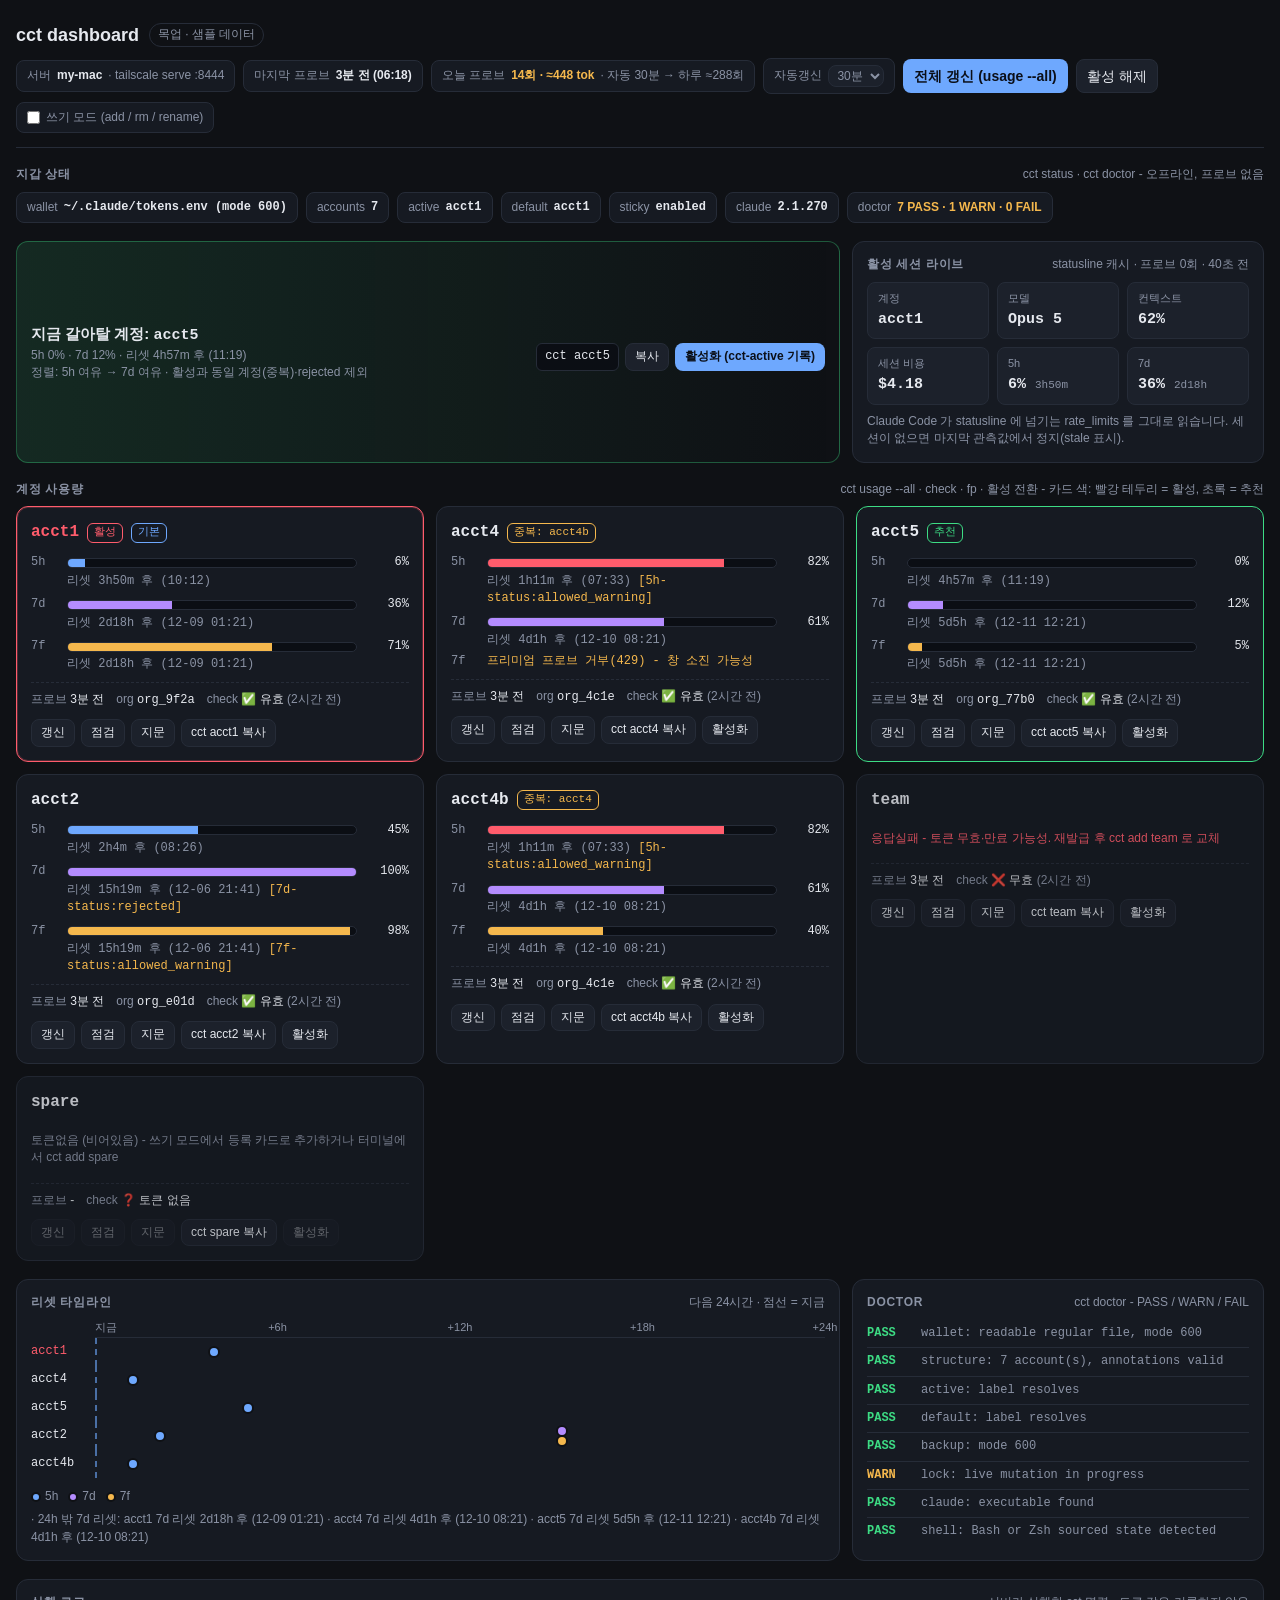
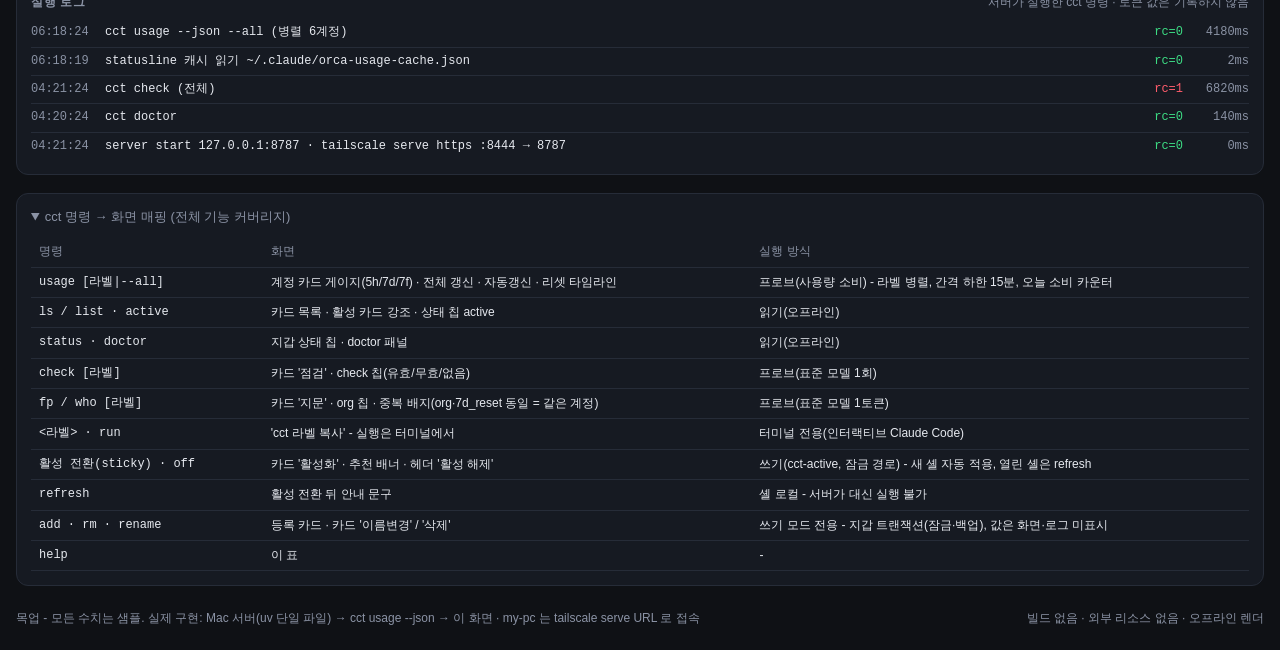
==== dashboard/mockup/index.html @ 77b7c775 "feat(dashboard): cct 사용량 대시보드 서버와 웹 UI 추가 cct usage --all 을 매번 타이핑하는 대신 브라우저로 보고, 테일넷을 통해 다른 기기에서도 같" ====
<!doctype html>
<html lang="ko">
<head>
<meta charset="utf-8">
<meta name="viewport" content="width=device-width, initial-scale=1">
<title>cct dashboard - 목업</title>
<style>
:root{
  --bg:#0f1115; --panel:#161a22; --panel2:#1c212b; --line:#262c38; --text:#e6e9ef; --muted:#8b93a5;
  --ok:#3ddc84; --warn:#f5b84d; --bad:#ff5c6c; --accent:#6ea8fe; --active:#ff5c6c;
  --g5:#6ea8fe; --g7:#b48cff; --gf:#f5b84d;
}
*{box-sizing:border-box}
html,body{margin:0;background:var(--bg);color:var(--text);font:14px/1.45 -apple-system,BlinkMacSystemFont,"Segoe UI","Apple SD Gothic Neo","Malgun Gothic",sans-serif}
button{font:inherit;color:inherit;background:var(--panel2);border:1px solid var(--line);border-radius:8px;padding:6px 10px;cursor:pointer}
button:hover{border-color:var(--accent)}
button.primary{background:var(--accent);color:#0b0f18;border-color:transparent;font-weight:600}
button.danger{color:var(--bad);border-color:rgba(255,92,108,.4)}
button:disabled{opacity:.45;cursor:not-allowed}
select,input{font:inherit;color:inherit;background:var(--panel2);border:1px solid var(--line);border-radius:8px;padding:6px 8px}
code,.mono{font-family:ui-monospace,SFMono-Regular,Menlo,Consolas,monospace}
.wrap{max-width:1400px;margin:0 auto;padding:16px}
header{display:flex;flex-wrap:wrap;gap:10px;align-items:center;justify-content:space-between;padding:6px 0 14px;border-bottom:1px solid var(--line)}
h1{font-size:18px;margin:0;display:flex;gap:10px;align-items:center}
.tag{font-size:12px;color:var(--muted);border:1px solid var(--line);border-radius:999px;padding:2px 8px;font-weight:400}
.chips{display:flex;flex-wrap:wrap;gap:8px;align-items:center}
.chip{background:var(--panel);border:1px solid var(--line);border-radius:8px;padding:6px 10px;font-size:12px;color:var(--muted);display:inline-flex;gap:6px;align-items:center}
.chip b{color:var(--text);font-weight:600}
.chip.ok b{color:var(--ok)} .chip.warn b{color:var(--warn)} .chip.bad b{color:var(--bad)}
.chip select{padding:2px 4px;font-size:12px}
.section{margin-top:18px}
.section h2,.card h2{font-size:12px;text-transform:uppercase;letter-spacing:.06em;color:var(--muted);margin:0 0 8px;display:flex;justify-content:space-between;align-items:center;gap:8px;flex-wrap:wrap}
.help{font-size:12px;color:var(--muted);font-weight:400;text-transform:none;letter-spacing:0}
.two{display:grid;grid-template-columns:2fr 1fr;gap:12px}
@media (max-width:900px){.two{grid-template-columns:1fr}}
.grid{display:grid;grid-template-columns:repeat(auto-fill,minmax(320px,1fr));gap:12px}
.card{background:var(--panel);border:1px solid var(--line);border-radius:12px;padding:14px;position:relative}
.card.active{border-color:var(--active);box-shadow:inset 0 0 0 1px rgba(255,92,108,.25)}
.card.rec{border-color:var(--ok)}
.card.dead{opacity:.8}
.card h3{margin:0 0 10px;font-size:16px;display:flex;gap:8px;align-items:center;flex-wrap:wrap;font-family:ui-monospace,SFMono-Regular,Menlo,Consolas,monospace}
.card.active h3 .lbl{color:var(--active)}
.badge{font-size:11px;border-radius:6px;padding:1px 6px;border:1px solid var(--line);color:var(--muted);font-weight:400}
.badge.active{color:var(--active);border-color:var(--active)}
.badge.rec{color:var(--ok);border-color:var(--ok)}
.badge.def{color:var(--accent);border-color:var(--accent)}
.badge.warn{color:var(--warn);border-color:var(--warn)}
.gauge{display:grid;grid-template-columns:28px 1fr 44px;gap:8px;align-items:center;margin:6px 0 0;font-family:ui-monospace,SFMono-Regular,Menlo,Consolas,monospace;font-size:12px}
.gauge .k{color:var(--muted)}
.bar{height:10px;background:#0b0e14;border:1px solid var(--line);border-radius:6px;overflow:hidden}
.bar i{display:block;height:100%;background:var(--g5)}
.gauge.w7 .bar i{background:var(--g7)} .gauge.wf .bar i{background:var(--gf)}
.bar i.hot{background:var(--bad)}
.gauge .pct{text-align:right}
.sub{display:grid;grid-template-columns:28px 1fr;gap:8px;font-size:12px;color:var(--muted);margin:1px 0 4px;font-family:ui-monospace,SFMono-Regular,Menlo,Consolas,monospace}
.sub .k{color:var(--muted)}
.flag{color:var(--warn)}
.dead-msg{font-size:12px;color:var(--muted);padding:8px 0}
.dead-msg.bad{color:var(--bad)}
.meta{display:flex;flex-wrap:wrap;gap:6px 12px;font-size:12px;color:var(--muted);margin-top:8px;border-top:1px dashed var(--line);padding-top:8px}
.meta b{color:var(--text);font-weight:500}
.actions{display:flex;flex-wrap:wrap;gap:6px;margin-top:10px;align-items:center}
.actions button{padding:4px 9px;font-size:12px}
.actions code{background:#0b0e14;border:1px solid var(--line);border-radius:6px;padding:4px 8px;font-size:12px}
.write-only{display:none}
body.write .write-only{display:inline-flex}
.add{border-style:dashed;display:none}
body.write .add{display:block}
.add form{display:grid;gap:8px}
.add .row{display:flex;gap:8px;align-items:center;flex-wrap:wrap}
.add input{flex:1;min-width:160px}
.banner{display:flex;flex-wrap:wrap;gap:12px;align-items:center;justify-content:space-between;background:linear-gradient(90deg,rgba(61,220,132,.12),transparent);border:1px solid rgba(61,220,132,.35);border-radius:12px;padding:12px 14px}
.banner b{font-size:15px}
.live{display:grid;grid-template-columns:repeat(auto-fit,minmax(110px,1fr));gap:8px}
.kv{background:var(--panel2);border:1px solid var(--line);border-radius:8px;padding:8px 10px}
.kv .k{font-size:11px;color:var(--muted)} .kv .v{font-size:15px;font-weight:600;margin-top:2px;font-family:ui-monospace,SFMono-Regular,Menlo,Consolas,monospace}
.kv .v small{font-size:11px;color:var(--muted);font-weight:400}
.tl-axis{position:relative;height:18px;font-size:11px;color:var(--muted);margin-left:64px;border-bottom:1px solid var(--line)}
.tl-axis span{position:absolute;top:0;transform:translateX(-50%)}
.tl-axis span:first-child{transform:none}
.tl-row{display:grid;grid-template-columns:64px 1fr;align-items:center;height:28px;font-family:ui-monospace,SFMono-Regular,Menlo,Consolas,monospace;font-size:12px}
.tl-track{position:relative;height:100%;border-left:2px dashed rgba(110,168,254,.6)}
.dot{position:absolute;top:50%;transform:translate(-50%,-50%);width:12px;height:12px;border-radius:50%;border:2px solid var(--bg)}
.dot.d5{background:var(--g5)} .dot.d7{background:var(--g7);top:32%} .dot.df{background:var(--gf);top:68%}
.legend{display:flex;flex-wrap:wrap;gap:6px 10px;align-items:center;font-size:12px;color:var(--muted);margin-top:10px}
.legend .dot{position:static;transform:none;display:inline-block;width:10px;height:10px;vertical-align:middle;margin-right:4px}
.lbl-active{color:var(--active)}
.list{margin:0;padding:0;list-style:none;font-family:ui-monospace,SFMono-Regular,Menlo,Consolas,monospace;font-size:12px}
.list li{display:flex;gap:10px;padding:5px 0;border-bottom:1px solid var(--line);color:var(--muted);align-items:baseline}
.list li:last-child{border-bottom:0}
.list .lv{width:44px;font-weight:700;flex:none}
.PASS{color:var(--ok)} .WARN{color:var(--warn)} .FAIL{color:var(--bad)}
.log .t{width:64px;flex:none} .log .cmd{flex:1;color:var(--text);word-break:break-all} .log .rc{width:40px;text-align:right;flex:none} .log .ms{width:56px;text-align:right;flex:none}
details.card summary{cursor:pointer;font-size:13px;color:var(--muted)}
.map{width:100%;border-collapse:collapse;font-size:12px;margin-top:10px}
.map th,.map td{text-align:left;padding:6px 8px;border-bottom:1px solid var(--line);vertical-align:top}
.map th{color:var(--muted);font-weight:500}
.map td:first-child{font-family:ui-monospace,SFMono-Regular,Menlo,Consolas,monospace;white-space:nowrap}
@media (max-width:600px){.map td:first-child{white-space:normal}}
.toggle{cursor:pointer;user-select:none}
.toggle input{accent-color:var(--bad);margin:0}
.toast{position:fixed;left:50%;bottom:24px;transform:translateX(-50%);background:#232a36;border:1px solid var(--line);border-radius:10px;padding:10px 14px;font-size:13px;opacity:0;transition:opacity .2s;pointer-events:none;max-width:90vw}
.toast.show{opacity:1}
.spin{display:inline-block;width:10px;height:10px;border:2px solid var(--muted);border-top-color:transparent;border-radius:50%;animation:sp .7s linear infinite;vertical-align:-1px}
@keyframes sp{to{transform:rotate(360deg)}}
footer{margin:24px 0 8px;font-size:12px;color:var(--muted);display:flex;flex-wrap:wrap;gap:6px 16px;justify-content:space-between}
</style>
</head>
<body>
<div class="wrap">
<header>
  <h1>cct dashboard <span class="tag">목업 · 샘플 데이터</span></h1>
  <div class="chips">
    <span class="chip" title="Mac 에서 서버 실행, tailscale serve 로 테일넷에만 노출">서버 <b>my-mac</b> · tailscale serve :8444</span>
    <span class="chip" id="chip-last">마지막 프로브 <b>-</b></span>
    <span class="chip warn" id="chip-budget" title="usage 프로브는 실제 요청이라 사용량을 소비합니다">오늘 프로브 <b>-</b></span>
    <label class="chip">자동갱신
      <select id="sel-auto"><option value="0">끄기</option><option value="15">15분</option><option value="30" selected>30분</option><option value="60">60분</option></select>
    </label>
    <button class="primary" id="btn-refresh">전체 갱신 (usage --all)</button>
    <button id="btn-off" title="cct off">활성 해제</button>
    <label class="chip toggle"><input type="checkbox" id="chk-write"> 쓰기 모드 (add / rm / rename)</label>
  </div>
</header>

<section class="section">
  <h2>지갑 상태 <span class="help">cct status · cct doctor - 오프라인, 프로브 없음</span></h2>
  <div class="chips" id="status-chips"></div>
</section>

<section class="section two">
  <div class="banner" id="rec"></div>
  <div class="card" id="live"></div>
</section>

<section class="section">
  <h2>계정 사용량 <span class="help">cct usage --all · check · fp · 활성 전환 - 카드 색: 빨강 테두리 = 활성, 초록 = 추천</span></h2>
  <div class="grid" id="cards"></div>
</section>

<section class="section two">
  <div class="card">
    <h2>리셋 타임라인 <span class="help">다음 24시간 · 점선 = 지금</span></h2>
    <div id="timeline"></div>
    <div class="legend" id="tl-legend"></div>
  </div>
  <div class="card">
    <h2>doctor <span class="help">cct doctor - PASS / WARN / FAIL</span></h2>
    <ul class="list" id="doctor"></ul>
  </div>
</section>

<section class="section">
  <div class="card">
    <h2>실행 로그 <span class="help">서버가 실행한 cct 명령 · 토큰 값은 기록하지 않음</span></h2>
    <ul class="list log" id="log"></ul>
  </div>
</section>

<section class="section">
  <details class="card" open>
    <summary>cct 명령 → 화면 매핑 (전체 기능 커버리지)</summary>
    <table class="map">
      <tr><th>명령</th><th>화면</th><th>실행 방식</th></tr>
      <tr><td>usage [라벨|--all]</td><td>계정 카드 게이지(5h/7d/7f) · 전체 갱신 · 자동갱신 · 리셋 타임라인</td><td>프로브(사용량 소비) - 라벨 병렬, 간격 하한 15분, 오늘 소비 카운터</td></tr>
      <tr><td>ls / list · active</td><td>카드 목록 · 활성 카드 강조 · 상태 칩 active</td><td>읽기(오프라인)</td></tr>
      <tr><td>status · doctor</td><td>지갑 상태 칩 · doctor 패널</td><td>읽기(오프라인)</td></tr>
      <tr><td>check [라벨]</td><td>카드 '점검' · check 칩(유효/무효/없음)</td><td>프로브(표준 모델 1회)</td></tr>
      <tr><td>fp / who [라벨]</td><td>카드 '지문' · org 칩 · 중복 배지(org·7d_reset 동일 = 같은 계정)</td><td>프로브(표준 모델 1토큰)</td></tr>
      <tr><td>&lt;라벨&gt; · run</td><td>'cct 라벨 복사' - 실행은 터미널에서</td><td>터미널 전용(인터랙티브 Claude Code)</td></tr>
      <tr><td>활성 전환(sticky) · off</td><td>카드 '활성화' · 추천 배너 · 헤더 '활성 해제'</td><td>쓰기(cct-active, 잠금 경로) - 새 셸 자동 적용, 열린 셸은 refresh</td></tr>
      <tr><td>refresh</td><td>활성 전환 뒤 안내 문구</td><td>셸 로컬 - 서버가 대신 실행 불가</td></tr>
      <tr><td>add · rm · rename</td><td>등록 카드 · 카드 '이름변경' / '삭제'</td><td>쓰기 모드 전용 - 지갑 트랜잭션(잠금·백업), 값은 화면·로그 미표시</td></tr>
      <tr><td>help</td><td>이 표</td><td>-</td></tr>
    </table>
  </details>
</section>

<footer>
  <span>목업 - 모든 수치는 샘플. 실제 구현: Mac 서버(uv 단일 파일) → cct usage --json → 이 화면 · my-pc 는 tailscale serve URL 로 접속</span>
  <span>빌드 없음 · 외부 리소스 없음 · 오프라인 렌더</span>
</footer>
</div>
<div class="toast" id="toast"></div>

<script>
(function(){
'use strict';
var NOW = Date.now(), M = 60e3, H = 3600e3, D = 86400e3;
var RESERVED = ['help','ls','list','add','run','rm','rename','status','doctor','check','fp','who','usage','off','active','refresh'];

var S = {
  status: { wallet: '~/.claude/tokens.env', mode: '600', accounts: 0, active: 'acct1', def: 'acct1', sticky: 'enabled', claude: '2.1.270' },
  budget: { today: 14, perProbeTok: 32, autoMin: 30 },
  live: { at: NOW - 40e3, model: 'Opus 5', ctx: 62, cost: 4.18, fiveH: { used: 6, reset: NOW + 3*H + 51*M }, sevenD: { used: 36, reset: NOW + 2*D + 19*H } },
  accounts: [
    { label:'acct1',    token:true, ok:true, probeAt: NOW-3*M, org:'org_9f2a', w5:{u:0.06, r:NOW+3*H+51*M, s:'allowed'}, w7:{u:0.36, r:NOW+2*D+19*H, s:'allowed'}, wf:{u:0.71, r:NOW+2*D+19*H, s:'allowed'}, check:{res:'valid', at:NOW-2*H} },
    { label:'acct4',  token:true, ok:true, probeAt: NOW-3*M, org:'org_4c1e', w5:{u:0.82, r:NOW+1*H+12*M, s:'allowed_warning'}, w7:{u:0.61, r:NOW+4*D+2*H, s:'allowed'}, wf:null, denied:'429', check:{res:'valid', at:NOW-2*H} },
    { label:'acct5',  token:true, ok:true, probeAt: NOW-3*M, org:'org_77b0', w5:{u:0.00, r:NOW+4*H+58*M, s:'allowed'}, w7:{u:0.12, r:NOW+5*D+6*H, s:'allowed'}, wf:{u:0.05, r:NOW+5*D+6*H, s:'allowed'}, check:{res:'valid', at:NOW-2*H} },
    { label:'acct2',  token:true, ok:true, probeAt: NOW-3*M, org:'org_e01d', w5:{u:0.45, r:NOW+2*H+5*M, s:'allowed'}, w7:{u:1.00, r:NOW+15*H+20*M, s:'rejected'}, wf:{u:0.98, r:NOW+15*H+20*M, s:'allowed_warning'}, check:{res:'valid', at:NOW-2*H} },
    { label:'acct4b', token:true, ok:true, probeAt: NOW-3*M, org:'org_4c1e', w5:{u:0.82, r:NOW+1*H+12*M, s:'allowed_warning'}, w7:{u:0.61, r:NOW+4*D+2*H, s:'allowed'}, wf:{u:0.40, r:NOW+4*D+2*H, s:'allowed'}, check:{res:'valid', at:NOW-2*H} },
    { label:'team',  token:true, ok:false, probeAt: NOW-3*M, check:{res:'invalid', at:NOW-2*H} },
    { label:'spare', token:false, check:{res:'missing'} }
  ],
  doctor: [
    {lv:'PASS', msg:'wallet: readable regular file, mode 600'},
    {lv:'PASS', msg:'structure: 7 account(s), annotations valid'},
    {lv:'PASS', msg:'active: label resolves'},
    {lv:'PASS', msg:'default: label resolves'},
    {lv:'PASS', msg:'backup: mode 600'},
    {lv:'WARN', msg:'lock: live mutation in progress'},
    {lv:'PASS', msg:'claude: executable found'},
    {lv:'PASS', msg:'shell: Bash or Zsh sourced state detected'}
  ],
  log: [
    {at: NOW-3*M, cmd:'cct usage --json --all (병렬 6계정)', rc:0, ms:4180},
    {at: NOW-3*M-5e3, cmd:'statusline 캐시 읽기 ~/.claude/orca-usage-cache.json', rc:0, ms:2},
    {at: NOW-2*H, cmd:'cct check (전체)', rc:1, ms:6820},
    {at: NOW-2*H-60e3, cmd:'cct doctor', rc:0, ms:140},
    {at: NOW-26*H, cmd:'server start 127.0.0.1:8787 · tailscale serve https :8444 → 8787', rc:0, ms:0}
  ]
};

function el(id){ return document.getElementById(id); }
function esc(s){ return String(s).replace(/[&<>"]/g, function(c){ return {'&':'&amp;','<':'&lt;','>':'&gt;','"':'&quot;'}[c]; }); }
function pad(n){ return (n<10?'0':'')+n; }
function clock(ts, withDate){ var d=new Date(ts); var t=pad(d.getHours())+':'+pad(d.getMinutes()); return withDate ? pad(d.getMonth()+1)+'-'+pad(d.getDate())+' '+t : t; }
function remaining(ts){ var diff=ts-Date.now(); if(diff<=0) return '지남'; var d=Math.floor(diff/D), h=Math.floor(diff%D/H), m=Math.floor(diff%H/M); if(d>0) return d+'d'+h+'h'; if(h>0) return h+'h'+m+'m'; return m+'m'; }
function when(ts, withDate){ var r=remaining(ts); return r==='지남' ? '리셋 지남 ('+clock(ts,withDate)+')' : '리셋 '+r+' 후 ('+clock(ts,withDate)+')'; }
function ago(ts){ if(!ts) return '-'; var s=Math.round((Date.now()-ts)/1000); if(s<60) return s+'초 전'; if(s<3600) return Math.round(s/60)+'분 전'; return Math.round(s/3600)+'시간 전'; }
function pct(u){ return Math.round(u*100)+'%'; }
function acc(l){ return S.accounts.filter(function(x){ return x.label===l; })[0]; }
function fpKey(a){ return (a.org && a.w7) ? a.org+'|'+a.w7.r : null; }
function dupMap(){ var m={}; S.accounts.forEach(function(a){ var k=fpKey(a); if(k){ (m[k]=m[k]||[]).push(a.label); } }); return m; }
function checkText(a){ var c=a.check; if(!c) return '-'; var t = c.res==='valid' ? '✅ 유효' : c.res==='invalid' ? '❌ 무효' : '❓ 토큰 없음'; return t + (c.at ? ' <span class="help">('+ago(c.at)+')</span>' : ''); }
function validLabel(l){ if(!l) return '라벨이 비어 있음'; if(!/^[a-z0-9_]+$/.test(l)) return '라벨은 소문자 영문/숫자/_ 만 허용'; if(RESERVED.indexOf(l)>=0) return l+' 는 예약어(서브커맨드)'; return ''; }

function recommend(){
  var active = acc(S.status.active), ak = active ? fpKey(active) : null;
  var c = S.accounts.filter(function(a){ return a.token && a.ok && a.w5 && a.w7 && a.w5.s!=='rejected' && a.w7.s!=='rejected'; });
  c = c.filter(function(a){ return !(ak && fpKey(a)===ak && a.label!==S.status.active); });
  c.sort(function(x,y){ return (x.w5.u-y.w5.u) || (x.w7.u-y.w7.u); });
  return c[0] || null;
}

function gauge(k, w, cls, withDate){
  if(!w) return '';
  var p = Math.min(100, Math.round(w.u*100));
  var hot = p>=80 || w.s==='rejected';
  var flag = (w.s && w.s!=='allowed') ? ' <span class="flag">['+k+'-status:'+esc(w.s)+']</span>' : '';
  return '<div class="gauge '+cls+'"><span class="k">'+k+'</span><div class="bar"><i class="'+(hot?'hot':'')+'" style="width:'+p+'%"></i></div><span class="pct">'+pct(w.u)+'</span></div>'
       + '<div class="sub"><span></span><span>'+when(w.r, withDate)+flag+'</span></div>';
}

function renderHeader(){
  var probed = S.accounts.filter(function(a){ return a.probeAt; }).map(function(a){ return a.probeAt; });
  var last = probed.length ? Math.max.apply(null, probed) : null;
  el('chip-last').innerHTML = '마지막 프로브 <b>'+(last ? ago(last)+' ('+clock(last,false)+')' : '-')+'</b>';
  var n = S.accounts.filter(function(a){ return a.token; }).length;
  var perDay = S.budget.autoMin ? Math.round(n * (24*60/S.budget.autoMin)) : 0;
  el('chip-budget').innerHTML = '오늘 프로브 <b>'+S.budget.today+'회 · ≈'+(S.budget.today*S.budget.perProbeTok)+' tok</b>' + (perDay ? '· 자동 '+S.budget.autoMin+'분 → 하루 ≈'+perDay+'회' : '· 자동 꺼짐');
}

function renderStatus(){
  var st = S.status, d = S.doctor;
  var nP = d.filter(function(x){ return x.lv==='PASS'; }).length, nW = d.filter(function(x){ return x.lv==='WARN'; }).length, nF = d.filter(function(x){ return x.lv==='FAIL'; }).length;
  el('status-chips').innerHTML = [
    ['wallet', st.wallet+' (mode '+st.mode+')'], ['accounts', S.accounts.length], ['active', st.active||'none'], ['default', st.def], ['sticky', st.sticky], ['claude', st.claude]
  ].map(function(p){ return '<span class="chip">'+p[0]+' <b class="mono">'+esc(p[1])+'</b></span>'; }).join('')
  + '<span class="chip '+(nF?'bad':nW?'warn':'ok')+'">doctor <b>'+nP+' PASS · '+nW+' WARN · '+nF+' FAIL</b></span>';
}

function renderRec(){
  var r = recommend(), b = el('rec');
  if(!r){ b.innerHTML = '<div><b>갈아탈 계정 없음</b><div class="help">모든 계정이 소진·무효·미등록 상태</div></div>'; return; }
  if(r.label===S.status.active){ b.innerHTML = '<div><b>현재 계정('+esc(r.label)+')이 최적</b><div class="help">5h '+pct(r.w5.u)+' · 7d '+pct(r.w7.u)+' - 여유가 가장 큽니다</div></div>'; return; }
  b.innerHTML = '<div><b>지금 갈아탈 계정: <span class="mono">'+esc(r.label)+'</span></b><div class="help">5h '+pct(r.w5.u)+' · 7d '+pct(r.w7.u)+' · '+when(r.w5.r,false)+'<br>정렬: 5h 여유 → 7d 여유 · 활성과 동일 계정(중복)·rejected 제외</div></div>'
    + '<div class="actions"><code>cct '+esc(r.label)+'</code><button data-act="copy" data-l="'+esc(r.label)+'">복사</button><button class="primary" data-act="activate" data-l="'+esc(r.label)+'">활성화 (cct-active 기록)</button></div>';
}

function kv(k,v){ return '<div class="kv"><div class="k">'+k+'</div><div class="v">'+v+'</div></div>'; }
function renderLive(){
  var L = S.live;
  el('live').innerHTML = '<h2>활성 세션 라이브 <span class="help">statusline 캐시 · 프로브 0회 · '+ago(L.at)+'</span></h2>'
   + '<div class="live">'
   + kv('계정', esc(S.status.active||'-')) + kv('모델', esc(L.model)) + kv('컨텍스트', L.ctx+'%') + kv('세션 비용', '$'+L.cost.toFixed(2))
   + kv('5h', L.fiveH.used+'% <small>'+remaining(L.fiveH.reset)+'</small>') + kv('7d', L.sevenD.used+'% <small>'+remaining(L.sevenD.reset)+'</small>')
   + '</div><div class="help" style="margin-top:8px">Claude Code 가 statusline 에 넘기는 rate_limits 를 그대로 읽습니다. 세션이 없으면 마지막 관측값에서 정지(stale 표시).</div>';
}

function addCard(){
  return '<div class="card add"><h3>계정 등록 <span class="badge">cct add</span></h3>'
   + '<form id="form-add"><div class="row"><input id="add-label" placeholder="라벨 (a-z0-9_)" autocomplete="off" required></div>'
   + '<div class="row"><input id="add-token" type="password" placeholder="setup-token (화면·로그 미표시)" autocomplete="off" required></div>'
   + '<div class="row"><button class="primary" type="submit">등록</button><span class="help">Mac 서버로만 전송(테일넷 내부, WireGuard). 지갑 mode 600 유지, 기존 라벨은 교체.</span></div></form></div>';
}

function renderCards(){
  var dups = dupMap(), rec = recommend();
  var html = S.accounts.map(function(a){
    var isActive = a.label===S.status.active, isRec = rec && rec.label===a.label && !isActive;
    var cls = 'card' + (isActive?' active':'') + (isRec?' rec':'') + ((!a.token||!a.ok)?' dead':'');
    var badges = '';
    if(isActive) badges += '<span class="badge active">활성</span>';
    if(a.label===S.status.def) badges += '<span class="badge def">기본</span>';
    if(isRec) badges += '<span class="badge rec">추천</span>';
    var k = fpKey(a);
    if(k && dups[k].length>1){ var others = dups[k].filter(function(l){ return l!==a.label; }); badges += '<span class="badge warn" title="cct fp: org·7d_reset 동일 = 같은 계정">중복: '+esc(others.join(', '))+'</span>'; }
    var body;
    if(!a.token) body = '<div class="dead-msg">토큰없음 (비어있음) - 쓰기 모드에서 등록 카드로 추가하거나 터미널에서 cct add '+esc(a.label)+'</div>';
    else if(!a.ok) body = '<div class="dead-msg bad">응답실패 - 토큰 무효·만료 가능성. 재발급 후 cct add '+esc(a.label)+' 로 교체</div>';
    else if(!a.w5) body = '<div class="dead-msg">미프로브 - 갱신을 누르면 usage 프로브 실행</div>';
    else {
      body = gauge('5h', a.w5, 'w5', false) + gauge('7d', a.w7, 'w7', true);
      if(a.denied) body += '<div class="sub"><span class="k">7f</span><span class="flag">프리미엄 프로브 거부('+esc(a.denied)+') - 창 소진 가능성</span></div>';
      else if(a.wf) body += gauge('7f', a.wf, 'wf', true);
    }
    var probeTxt = a.probeAt ? ago(a.probeAt) : (a.token ? '미프로브' : '-');
    var meta = '<div class="meta"><span>프로브 <b>'+probeTxt+'</b></span>' + (a.org ? '<span>org <b class="mono">'+esc(a.org)+'</b></span>' : '') + '<span>check <b>'+checkText(a)+'</b></span></div>';
    var dis = a.token ? '' : ' disabled';
    var act = '<div class="actions">'
      + '<button data-act="usage" data-l="'+esc(a.label)+'"'+dis+'>갱신</button>'
      + '<button data-act="check" data-l="'+esc(a.label)+'"'+dis+'>점검</button>'
      + '<button data-act="fp" data-l="'+esc(a.label)+'"'+dis+'>지문</button>'
      + '<button data-act="copy" data-l="'+esc(a.label)+'">cct '+esc(a.label)+' 복사</button>'
      + (isActive ? '' : '<button data-act="activate" data-l="'+esc(a.label)+'"'+dis+'>활성화</button>')
      + '<button class="write-only" data-act="rename" data-l="'+esc(a.label)+'">이름변경</button>'
      + '<button class="write-only danger" data-act="rm" data-l="'+esc(a.label)+'">삭제</button>'
      + '</div>';
    return '<div class="'+cls+'"><h3><span class="lbl">'+esc(a.label)+'</span>'+badges+'</h3>'+body+meta+act+'</div>';
  }).join('');
  el('cards').innerHTML = html + addCard();
}

function renderTimeline(){
  var win = 24*H, now = Date.now(), axis = '', rows = '', later = [];
  for(var i=0;i<=24;i+=6){ axis += '<span style="left:'+(i/24*100)+'%">'+(i===0?'지금':(i===24?'+24h':'+'+i+'h'))+'</span>'; }
  S.accounts.forEach(function(a){
    if(!a.token||!a.ok||!a.w5) return;
    var dots = '';
    [['5h',a.w5,'d5',false],['7d',a.w7,'d7',true],['7f',a.wf,'df',true]].forEach(function(p){
      var w=p[1]; if(!w) return;
      var x=(w.r-now)/win;
      if(x>=0 && x<=1) dots += '<span class="dot '+p[2]+'" style="left:'+(x*100)+'%" title="'+esc(a.label)+' '+p[0]+' '+when(w.r,p[3])+'"></span>';
      else if(x>1 && p[0]==='7d') later.push(esc(a.label)+' 7d '+when(w.r,true));
    });
    rows += '<div class="tl-row"><span class="'+(a.label===S.status.active?'lbl-active':'')+'">'+esc(a.label)+'</span><div class="tl-track">'+dots+'</div></div>';
  });
  el('timeline').innerHTML = '<div class="tl-axis">'+axis+'</div>'+rows;
  el('tl-legend').innerHTML = '<span><i class="dot d5"></i>5h</span><span><i class="dot d7"></i>7d</span><span><i class="dot df"></i>7f</span><span>· 24h 밖 7d 리셋: '+(later.length ? later.join(' · ') : '없음')+'</span>';
}

function renderDoctor(){ el('doctor').innerHTML = S.doctor.map(function(x){ return '<li><span class="lv '+x.lv+'">'+x.lv+'</span><span>'+esc(x.msg)+'</span></li>'; }).join(''); }
function renderLog(){ el('log').innerHTML = S.log.slice(0,12).map(function(x){ var d=new Date(x.at); return '<li><span class="t">'+clock(x.at,false)+':'+pad(d.getSeconds())+'</span><span class="cmd">'+esc(x.cmd)+'</span><span class="rc '+(x.rc===0?'PASS':'FAIL')+'">rc='+x.rc+'</span><span class="ms">'+x.ms+'ms</span></li>'; }).join(''); }

var tt;
function toast(m){ var t=el('toast'); t.textContent=m; t.classList.add('show'); clearTimeout(tt); tt=setTimeout(function(){ t.classList.remove('show'); }, 2800); }
function log(cmd,rc,ms){ S.log.unshift({at:Date.now(), cmd:cmd, rc:rc, ms:ms}); }
function copy(s){ if(navigator.clipboard && navigator.clipboard.writeText){ navigator.clipboard.writeText(s).then(function(){ toast('복사됨: '+s); }, function(){ toast(s); }); } else toast(s); }
function simulate(btn, cmd, done){
  btn.disabled = true; btn.innerHTML = '<span class="spin"></span>';
  setTimeout(function(){ var ms = 900+Math.round(Math.random()*3000); log(cmd, 0, ms); if(done) done(); render(); toast(cmd+' 완료 ('+ms+'ms)'); }, 1200);
}
function sampleProbe(a){
  var now = Date.now();
  a.w5 = {u:Math.random()*0.5, r:now+(1+Math.random()*4)*H, s:'allowed'};
  a.w7 = {u:Math.random()*0.8, r:now+(1+Math.random()*6)*D, s:'allowed'};
  a.wf = {u:Math.random()*0.9, r:a.w7.r, s:'allowed'};
  a.org = 'org_'+Math.random().toString(16).slice(2,6);
}
function render(){ renderHeader(); renderStatus(); renderRec(); renderLive(); renderCards(); renderTimeline(); renderDoctor(); renderLog(); }

document.addEventListener('click', function(e){
  var b = e.target.closest('button[data-act]'); if(!b) return;
  var act = b.getAttribute('data-act'), l = b.getAttribute('data-l'), a = acc(l);
  if(act==='copy'){ copy('cct '+l); return; }
  if(!a) return;
  if(act==='usage'){ simulate(b, 'cct usage --json '+l, function(){ a.probeAt=Date.now(); S.budget.today++; if(a.ok && !a.w5) sampleProbe(a); }); return; }
  if(act==='check'){ simulate(b, 'cct check '+l, function(){ a.check={res:a.ok?'valid':'invalid', at:Date.now()}; }); return; }
  if(act==='fp'){ simulate(b, 'cct fp '+l, function(){ toast(a.ok && a.w7 ? l+' 지문: org '+a.org+' · 7d_reset '+clock(a.w7.r,true) : l+' 응답실패'); }); return; }
  if(act==='activate'){ if(!confirm(l+' 를 활성(sticky) 계정으로 기록할까요?  새 셸은 자동 적용, 열린 터미널은 cct refresh 가 필요합니다.')) return; S.status.active=l; log('cct-active ← '+l+' (locked write)',0,12); render(); toast('활성 = '+l+' · 열린 터미널에서는 cct refresh'); return; }
  if(act==='rename'){ var n = prompt('새 라벨 (a-z0-9_)', l); if(n===null) return; n=n.trim().toLowerCase(); var err=validLabel(n); if(err){ toast(err); return; } if(acc(n)){ toast(n+' 계정이 이미 존재함'); return; } a.label=n; if(S.status.active===l) S.status.active=n; if(S.status.def===l) S.status.def=n; log('cct rename '+l+' '+n,0,15); render(); toast('이름 변경: '+l+' → '+n+' (토큰 값 유지)'); return; }
  if(act==='rm'){ if(!confirm(l+' 계정을 삭제할까요? (지갑 .bak 백업 후 잠금 트랜잭션으로 삭제)')) return; S.accounts=S.accounts.filter(function(x){ return x.label!==l; }); if(S.status.active===l) S.status.active=''; log('cct rm '+l+' --force',0,18); render(); toast(l+' 삭제 완료'); return; }
});

document.addEventListener('submit', function(e){
  if(e.target.id!=='form-add') return; e.preventDefault();
  var l = el('add-label').value.trim().toLowerCase(), t = el('add-token').value; el('add-token').value='';
  var err = validLabel(l); if(err){ toast(err); return; }
  if(!t){ toast('토큰이 비어 있음'); return; }
  var ex = acc(l);
  if(ex){ ex.token=true; ex.ok=true; ex.probeAt=null; ex.check=null; ex.w5=null; ex.w7=null; ex.wf=null; ex.org=null; ex.denied=null; }
  else S.accounts.push({label:l, token:true, ok:true, probeAt:null, check:null, w5:null, w7:null, wf:null});
  log('cct add '+l+' (stdin 전달, 값 미기록)',0,22); render(); toast(l+' 등록됨 - 갱신을 눌러 첫 프로브');
});

el('btn-refresh').addEventListener('click', function(){
  var n = S.accounts.filter(function(a){ return a.token; }).length;
  simulate(this, 'cct usage --json --all (병렬 '+n+'계정)', function(){ S.accounts.forEach(function(a){ if(a.token){ a.probeAt=Date.now(); if(a.ok && !a.w5) sampleProbe(a); } }); S.budget.today += n; });
});
el('btn-off').addEventListener('click', function(){ if(!confirm('cct off - 활성(sticky) 라벨을 해제할까요? 라벨 없는 cct/claude 는 기본 라벨('+S.status.def+')로 실행됩니다.')) return; S.status.active=''; log('cct off',0,9); render(); toast('활성 해제됨'); });
el('sel-auto').addEventListener('change', function(){ S.budget.autoMin = +this.value; renderHeader(); toast(this.value==='0' ? '자동갱신 끔 - 수동 갱신만' : '자동갱신 '+this.value+'분 (하한 15분: 프로브가 사용량을 소비)'); });
el('chk-write').addEventListener('change', function(){ document.body.classList.toggle('write', this.checked); toast(this.checked ? '쓰기 모드 켬 - 이 브라우저 세션에서만. 토큰 값은 화면·로그에 표시되지 않음' : '쓰기 모드 끔 (읽기 전용)'); });

render();
if(/[?&]write=1/.test(location.search)){ el('chk-write').checked = true; document.body.classList.add('write'); }
setInterval(function(){ renderHeader(); renderLive(); }, 30e3);
})();
</script>
</body>
</html>
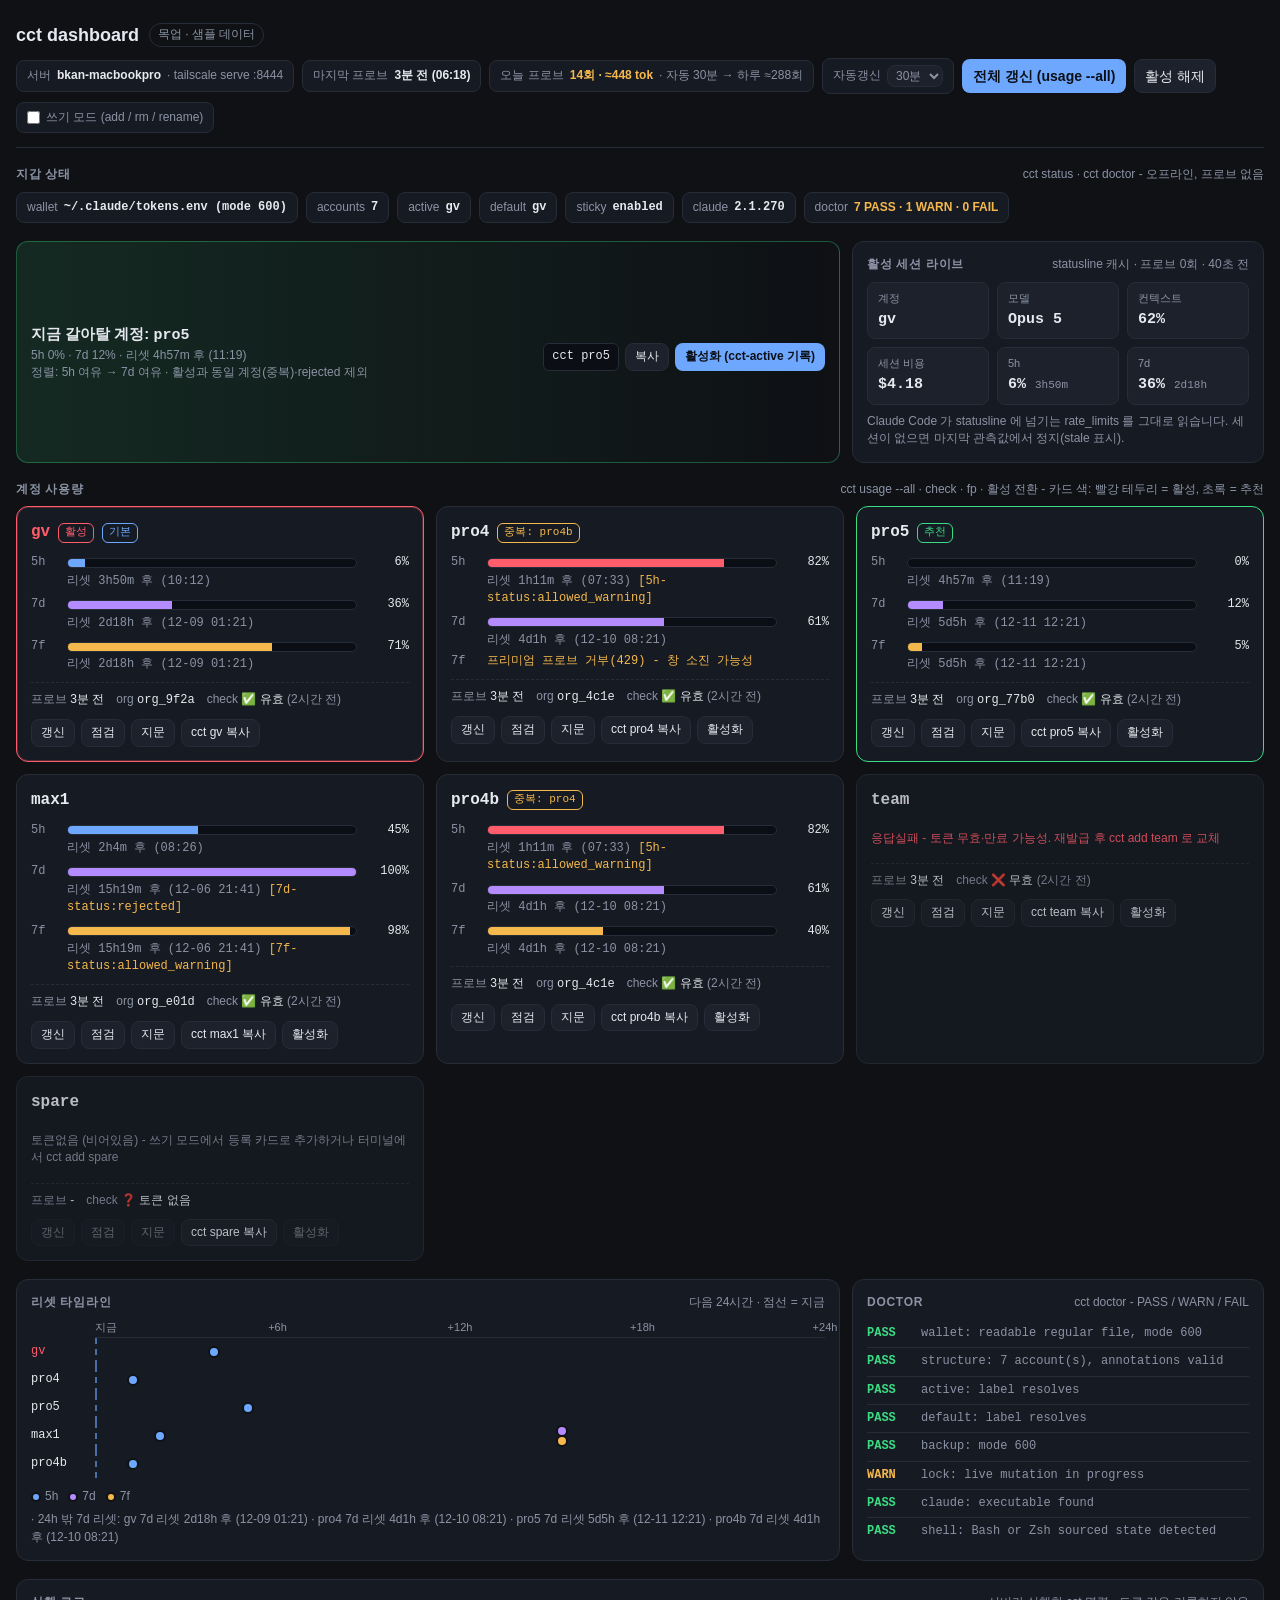
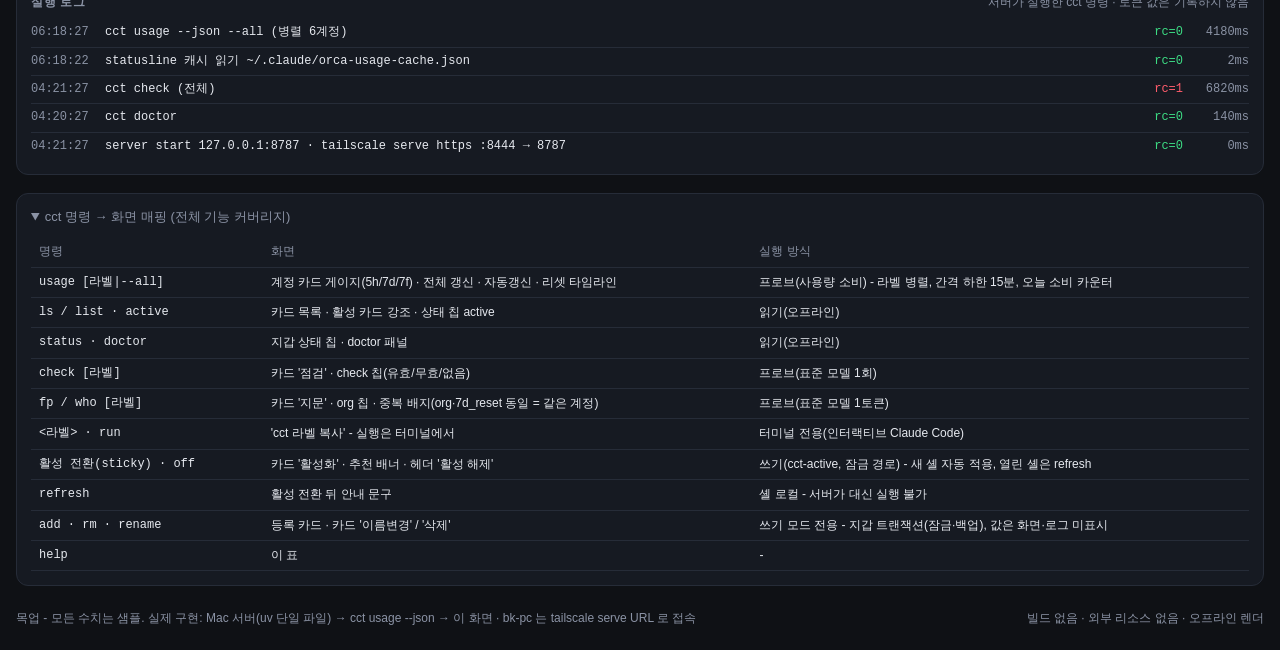
==== commit f14feb4a: "feat(dashboard): cct 사용량 대시보드 서버와 웹 UI 추가 cct usage --all 을 매번 타이핑하는 대신 브라우저로 보고, 테일넷을 통해 다른 기기에서도 같" ====
--- a/dashboard/mockup/index.html
+++ b/dashboard/mockup/index.html
@@ -111,7 +111,7 @@
 <header>
   <h1>cct dashboard <span class="tag">목업 · 샘플 데이터</span></h1>
   <div class="chips">
-    <span class="chip" title="Mac 에서 서버 실행, tailscale serve 로 테일넷에만 노출">서버 <b>my-mac</b> · tailscale serve :8444</span>
+    <span class="chip" title="Mac 에서 서버 실행, tailscale serve 로 테일넷에만 노출">서버 <b>bkan-macbookpro</b> · tailscale serve :8444</span>
     <span class="chip" id="chip-last">마지막 프로브 <b>-</b></span>
     <span class="chip warn" id="chip-budget" title="usage 프로브는 실제 요청이라 사용량을 소비합니다">오늘 프로브 <b>-</b></span>
     <label class="chip">자동갱신
@@ -177,7 +177,7 @@
 </section>
 
 <footer>
-  <span>목업 - 모든 수치는 샘플. 실제 구현: Mac 서버(uv 단일 파일) → cct usage --json → 이 화면 · my-pc 는 tailscale serve URL 로 접속</span>
+  <span>목업 - 모든 수치는 샘플. 실제 구현: Mac 서버(uv 단일 파일) → cct usage --json → 이 화면 · bk-pc 는 tailscale serve URL 로 접속</span>
   <span>빌드 없음 · 외부 리소스 없음 · 오프라인 렌더</span>
 </footer>
 </div>
@@ -190,15 +190,15 @@
 var RESERVED = ['help','ls','list','add','run','rm','rename','status','doctor','check','fp','who','usage','off','active','refresh'];
 
 var S = {
-  status: { wallet: '~/.claude/tokens.env', mode: '600', accounts: 0, active: 'acct1', def: 'acct1', sticky: 'enabled', claude: '2.1.270' },
+  status: { wallet: '~/.claude/tokens.env', mode: '600', accounts: 0, active: 'gv', def: 'gv', sticky: 'enabled', claude: '2.1.270' },
   budget: { today: 14, perProbeTok: 32, autoMin: 30 },
   live: { at: NOW - 40e3, model: 'Opus 5', ctx: 62, cost: 4.18, fiveH: { used: 6, reset: NOW + 3*H + 51*M }, sevenD: { used: 36, reset: NOW + 2*D + 19*H } },
   accounts: [
-    { label:'acct1',    token:true, ok:true, probeAt: NOW-3*M, org:'org_9f2a', w5:{u:0.06, r:NOW+3*H+51*M, s:'allowed'}, w7:{u:0.36, r:NOW+2*D+19*H, s:'allowed'}, wf:{u:0.71, r:NOW+2*D+19*H, s:'allowed'}, check:{res:'valid', at:NOW-2*H} },
-    { label:'acct4',  token:true, ok:true, probeAt: NOW-3*M, org:'org_4c1e', w5:{u:0.82, r:NOW+1*H+12*M, s:'allowed_warning'}, w7:{u:0.61, r:NOW+4*D+2*H, s:'allowed'}, wf:null, denied:'429', check:{res:'valid', at:NOW-2*H} },
-    { label:'acct5',  token:true, ok:true, probeAt: NOW-3*M, org:'org_77b0', w5:{u:0.00, r:NOW+4*H+58*M, s:'allowed'}, w7:{u:0.12, r:NOW+5*D+6*H, s:'allowed'}, wf:{u:0.05, r:NOW+5*D+6*H, s:'allowed'}, check:{res:'valid', at:NOW-2*H} },
-    { label:'acct2',  token:true, ok:true, probeAt: NOW-3*M, org:'org_e01d', w5:{u:0.45, r:NOW+2*H+5*M, s:'allowed'}, w7:{u:1.00, r:NOW+15*H+20*M, s:'rejected'}, wf:{u:0.98, r:NOW+15*H+20*M, s:'allowed_warning'}, check:{res:'valid', at:NOW-2*H} },
-    { label:'acct4b', token:true, ok:true, probeAt: NOW-3*M, org:'org_4c1e', w5:{u:0.82, r:NOW+1*H+12*M, s:'allowed_warning'}, w7:{u:0.61, r:NOW+4*D+2*H, s:'allowed'}, wf:{u:0.40, r:NOW+4*D+2*H, s:'allowed'}, check:{res:'valid', at:NOW-2*H} },
+    { label:'gv',    token:true, ok:true, probeAt: NOW-3*M, org:'org_9f2a', w5:{u:0.06, r:NOW+3*H+51*M, s:'allowed'}, w7:{u:0.36, r:NOW+2*D+19*H, s:'allowed'}, wf:{u:0.71, r:NOW+2*D+19*H, s:'allowed'}, check:{res:'valid', at:NOW-2*H} },
+    { label:'pro4',  token:true, ok:true, probeAt: NOW-3*M, org:'org_4c1e', w5:{u:0.82, r:NOW+1*H+12*M, s:'allowed_warning'}, w7:{u:0.61, r:NOW+4*D+2*H, s:'allowed'}, wf:null, denied:'429', check:{res:'valid', at:NOW-2*H} },
+    { label:'pro5',  token:true, ok:true, probeAt: NOW-3*M, org:'org_77b0', w5:{u:0.00, r:NOW+4*H+58*M, s:'allowed'}, w7:{u:0.12, r:NOW+5*D+6*H, s:'allowed'}, wf:{u:0.05, r:NOW+5*D+6*H, s:'allowed'}, check:{res:'valid', at:NOW-2*H} },
+    { label:'max1',  token:true, ok:true, probeAt: NOW-3*M, org:'org_e01d', w5:{u:0.45, r:NOW+2*H+5*M, s:'allowed'}, w7:{u:1.00, r:NOW+15*H+20*M, s:'rejected'}, wf:{u:0.98, r:NOW+15*H+20*M, s:'allowed_warning'}, check:{res:'valid', at:NOW-2*H} },
+    { label:'pro4b', token:true, ok:true, probeAt: NOW-3*M, org:'org_4c1e', w5:{u:0.82, r:NOW+1*H+12*M, s:'allowed_warning'}, w7:{u:0.61, r:NOW+4*D+2*H, s:'allowed'}, wf:{u:0.40, r:NOW+4*D+2*H, s:'allowed'}, check:{res:'valid', at:NOW-2*H} },
     { label:'team',  token:true, ok:false, probeAt: NOW-3*M, check:{res:'invalid', at:NOW-2*H} },
     { label:'spare', token:false, check:{res:'missing'} }
   ],
